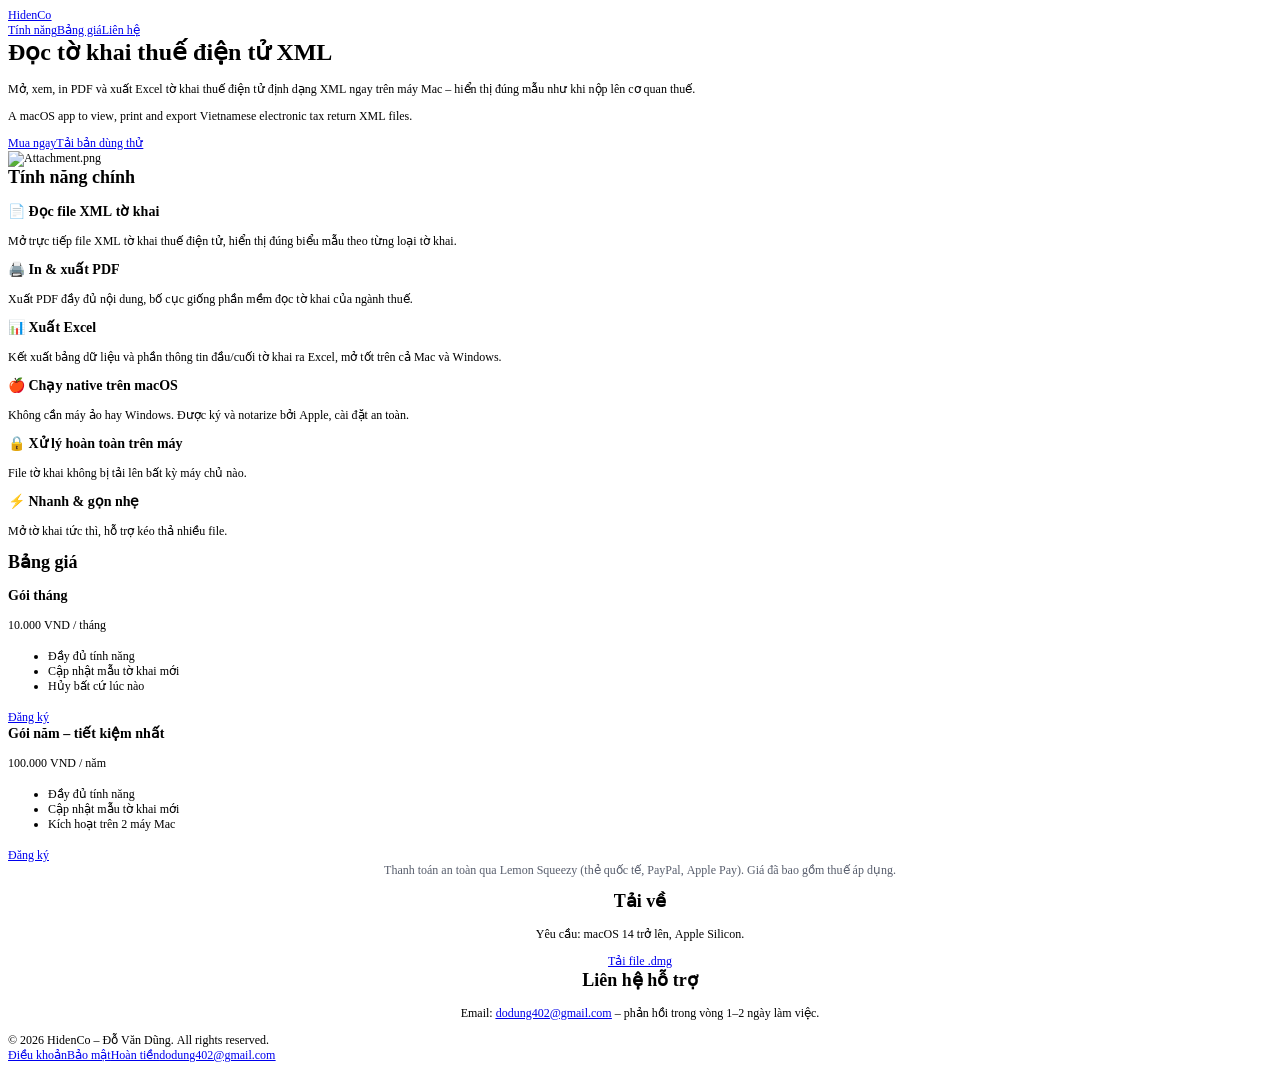
==== index.html @ 6f377a51 "Add files via upload" ====
<!DOCTYPE html PUBLIC "-//W3C//DTD HTML 4.01//EN" "http://www.w3.org/TR/html4/strict.dtd">
<html>
<head>
  <meta http-equiv="Content-Type" content="text/html; charset=utf-8">
  <meta http-equiv="Content-Style-Type" content="text/css">
  <title></title>
  <meta name="Description" content="Phần mềm macOS đọc, xem và in tờ khai thuế điện tử XML">
  <meta name="Generator" content="Cocoa HTML Writer">
  <meta name="CocoaVersion" content="2775.1">
  <style type="text/css">
    p.p1 {margin: 0.0px 0.0px 0.0px 0.0px; font: 12.0px Times; color: #0000e9; -webkit-text-stroke: #0000e9}
    p.p3 {margin: 0.0px 0.0px 12.0px 0.0px; font: 12.0px Times; -webkit-text-stroke: #000000}
    p.p4 {margin: 0.0px 0.0px 0.0px 0.0px; font: 12.0px Times; -webkit-text-stroke: #000000}
    p.p7 {margin: 0.0px 0.0px 12.0px 0.0px; text-align: center; font: 12.0px Times; color: #585e6d; -webkit-text-stroke: #585e6d}
    p.p9 {margin: 0.0px 0.0px 12.0px 0.0px; text-align: center; font: 12.0px Times; -webkit-text-stroke: #000000}
    p.p10 {margin: 0.0px 0.0px 0.0px 0.0px; text-align: center; font: 12.0px Times; color: #0000e9; -webkit-text-stroke: #0000e9}
    li.li4 {margin: 0.0px 0.0px 0.0px 0.0px; font: 12.0px Times; -webkit-text-stroke: #000000}
    span.s1 {text-decoration: underline ; font-kerning: none}
    span.s2 {font-kerning: none}
    span.s3 {font: 14.0px 'Apple Color Emoji'; font-kerning: none}
    span.s4 {-webkit-text-stroke: 0px #000000}
    span.s5 {font: 12.0px Times; text-decoration: underline ; font-kerning: none; color: #0000e9; -webkit-text-stroke: 0px #0000e9}
    ul.ul1 {list-style-type: disc}
  </style>
</head>
<body>
<p class="p1"><span class="s1"><a href="file:///Users/dvdung402/Library/CloudStorage/OneDrive-HidenCo/Project%20Tao%20Cong%20Cu/Website/site/index.html">HidenCo</a></span></p>
<p class="p1"><span class="s1"><a href="file:///Users/dvdung402/Library/CloudStorage/OneDrive-HidenCo/Project%20Tao%20Cong%20Cu/Website/site/index.html#tinh-nang">Tính năng</a><a href="file:///Users/dvdung402/Library/CloudStorage/OneDrive-HidenCo/Project%20Tao%20Cong%20Cu/Website/site/index.html#bang-gia">Bảng giá</a><a href="file:///Users/dvdung402/Library/CloudStorage/OneDrive-HidenCo/Project%20Tao%20Cong%20Cu/Website/site/index.html#lien-he">Liên hệ</a></span></p>
<h1 style="margin: 0.0px 0.0px 16.1px 0.0px; font: 24.0px Times; -webkit-text-stroke: #000000"><span class="s2"><b>Đọc tờ khai thuế điện tử XML</b></span></h1>
<p class="p3"><span class="s2">Mở, xem, in PDF và xuất Excel tờ khai thuế điện tử định dạng XML ngay trên máy Mac – hiển thị đúng mẫu như khi nộp lên cơ quan thuế.</span></p>
<p class="p3"><span class="s2">A macOS app to view, print and export Vietnamese electronic tax return XML files.</span></p>
<p class="p1"><span class="s1">Mua ngayTải bản dùng thử</span></p>
<p class="p4"><span class="s2"><img src="file:///Attachment.png" alt="Attachment.png"></span></p>
<h2 style="margin: 0.0px 0.0px 14.9px 0.0px; font: 18.0px Times; -webkit-text-stroke: #000000"><span class="s2"><b>Tính năng chính</b></span></h2>
<h3 style="margin: 0.0px 0.0px 14.0px 0.0px; font: 14.0px Times; -webkit-text-stroke: #000000"><span class="s3">📄</span><span class="s2"><b> Đọc file XML tờ khai</b></span></h3>
<p class="p3"><span class="s2">Mở trực tiếp file XML tờ khai thuế điện tử, hiển thị đúng biểu mẫu theo từng loại tờ khai.</span></p>
<h3 style="margin: 0.0px 0.0px 14.0px 0.0px; font: 14.0px Times; -webkit-text-stroke: #000000"><span class="s3">🖨️</span><span class="s2"><b> In &amp; xuất PDF</b></span></h3>
<p class="p3"><span class="s2">Xuất PDF đầy đủ nội dung, bố cục giống phần mềm đọc tờ khai của ngành thuế.</span></p>
<h3 style="margin: 0.0px 0.0px 14.0px 0.0px; font: 14.0px Times; -webkit-text-stroke: #000000"><span class="s3">📊</span><span class="s2"><b> Xuất Excel</b></span></h3>
<p class="p3"><span class="s2">Kết xuất bảng dữ liệu và phần thông tin đầu/cuối tờ khai ra Excel, mở tốt trên cả Mac và Windows.</span></p>
<h3 style="margin: 0.0px 0.0px 14.0px 0.0px; font: 14.0px Times; -webkit-text-stroke: #000000"><span class="s3">🍎</span><span class="s2"><b> Chạy native trên macOS</b></span></h3>
<p class="p3"><span class="s2">Không cần máy ảo hay Windows. Được ký và notarize bởi Apple, cài đặt an toàn.</span></p>
<h3 style="margin: 0.0px 0.0px 14.0px 0.0px; font: 14.0px Times; -webkit-text-stroke: #000000"><span class="s3">🔒</span><span class="s2"><b> Xử lý hoàn toàn trên máy</b></span></h3>
<p class="p3"><span class="s2">File tờ khai không bị tải lên bất kỳ máy chủ nào.</span></p>
<h3 style="margin: 0.0px 0.0px 14.0px 0.0px; font: 14.0px Times; -webkit-text-stroke: #000000"><span class="s3">⚡</span><span class="s2"><b> Nhanh &amp; gọn nhẹ</b></span></h3>
<p class="p3"><span class="s2">Mở tờ khai tức thì, hỗ trợ kéo thả nhiều file.</span></p>
<h2 style="margin: 0.0px 0.0px 14.9px 0.0px; font: 18.0px Times; -webkit-text-stroke: #000000"><span class="s2"><b>Bảng giá</b></span></h2>
<h3 style="margin: 0.0px 0.0px 14.0px 0.0px; font: 14.0px Times; -webkit-text-stroke: #000000"><span class="s2"><b>Gói tháng</b></span></h3>
<p class="p4"><span class="s2">10.000 VND / tháng</span></p>
<ul class="ul1">
  <li class="li4"><span class="s4"></span><span class="s2">Đầy đủ tính năng</span></li>
  <li class="li4"><span class="s4"></span><span class="s2">Cập nhật mẫu tờ khai mới</span></li>
  <li class="li4"><span class="s4"></span><span class="s2">Hủy bất cứ lúc nào</span></li>
</ul>
<p class="p1"><span class="s1"><a href="file:///Users/dvdung402/Library/CloudStorage/OneDrive-HidenCo/Project%20Tao%20Cong%20Cu/Website/site/LINK_CHECKOUT_THANG">Đăng ký</a></span></p>
<h3 style="margin: 0.0px 0.0px 14.0px 0.0px; font: 14.0px Times; -webkit-text-stroke: #000000"><span class="s2"><b>Gói năm – tiết kiệm nhất</b></span></h3>
<p class="p4"><span class="s2">100.000 VND / năm</span></p>
<ul class="ul1">
  <li class="li4"><span class="s4"></span><span class="s2">Đầy đủ tính năng</span></li>
  <li class="li4"><span class="s4"></span><span class="s2">Cập nhật mẫu tờ khai mới</span></li>
  <li class="li4"><span class="s4"></span><span class="s2">Kích hoạt trên 2 máy Mac</span></li>
</ul>
<p class="p1"><span class="s1"><a href="file:///Users/dvdung402/Library/CloudStorage/OneDrive-HidenCo/Project%20Tao%20Cong%20Cu/Website/site/LINK_CHECKOUT_NAM">Đăng ký</a></span></p>
<p class="p7"><span class="s2">Thanh toán an toàn qua Lemon Squeezy (thẻ quốc tế, PayPal, Apple Pay). Giá đã bao gồm thuế áp dụng.</span></p>
<h2 style="margin: 0.0px 0.0px 14.9px 0.0px; text-align: center; font: 18.0px Times; -webkit-text-stroke: #000000"><span class="s2"><b>Tải về</b></span></h2>
<p class="p9"><span class="s2">Yêu cầu: macOS 14 trở lên, Apple Silicon.</span></p>
<p class="p10"><span class="s1"><a href="file:///Users/dvdung402/Library/CloudStorage/OneDrive-HidenCo/Project%20Tao%20Cong%20Cu/Website/site/LINK_DMG">Tải file .dmg</a></span></p>
<h2 style="margin: 0.0px 0.0px 14.9px 0.0px; text-align: center; font: 18.0px Times; -webkit-text-stroke: #000000"><span class="s2"><b>Liên hệ hỗ trợ</b></span></h2>
<p class="p9"><span class="s2">Email: <a href="mailto:dodung402@gmail.com"><span class="s5">dodung402@gmail.com</span></a> – phản hồi trong vòng 1–2 ngày làm việc.</span></p>
<p class="p4"><span class="s2">© 2026 HidenCo – Đỗ Văn Dũng. All rights reserved.</span></p>
<p class="p1"><span class="s1"><a href="file:///Users/dvdung402/Library/CloudStorage/OneDrive-HidenCo/Project%20Tao%20Cong%20Cu/Website/site/terms.html">Điều khoản</a><a href="file:///Users/dvdung402/Library/CloudStorage/OneDrive-HidenCo/Project%20Tao%20Cong%20Cu/Website/site/privacy.html">Bảo mật</a><a href="file:///Users/dvdung402/Library/CloudStorage/OneDrive-HidenCo/Project%20Tao%20Cong%20Cu/Website/site/refund.html">Hoàn tiền</a><a href="mailto:dodung402@gmail.com">dodung402@gmail.com</a></span></p>
</body>
</html>
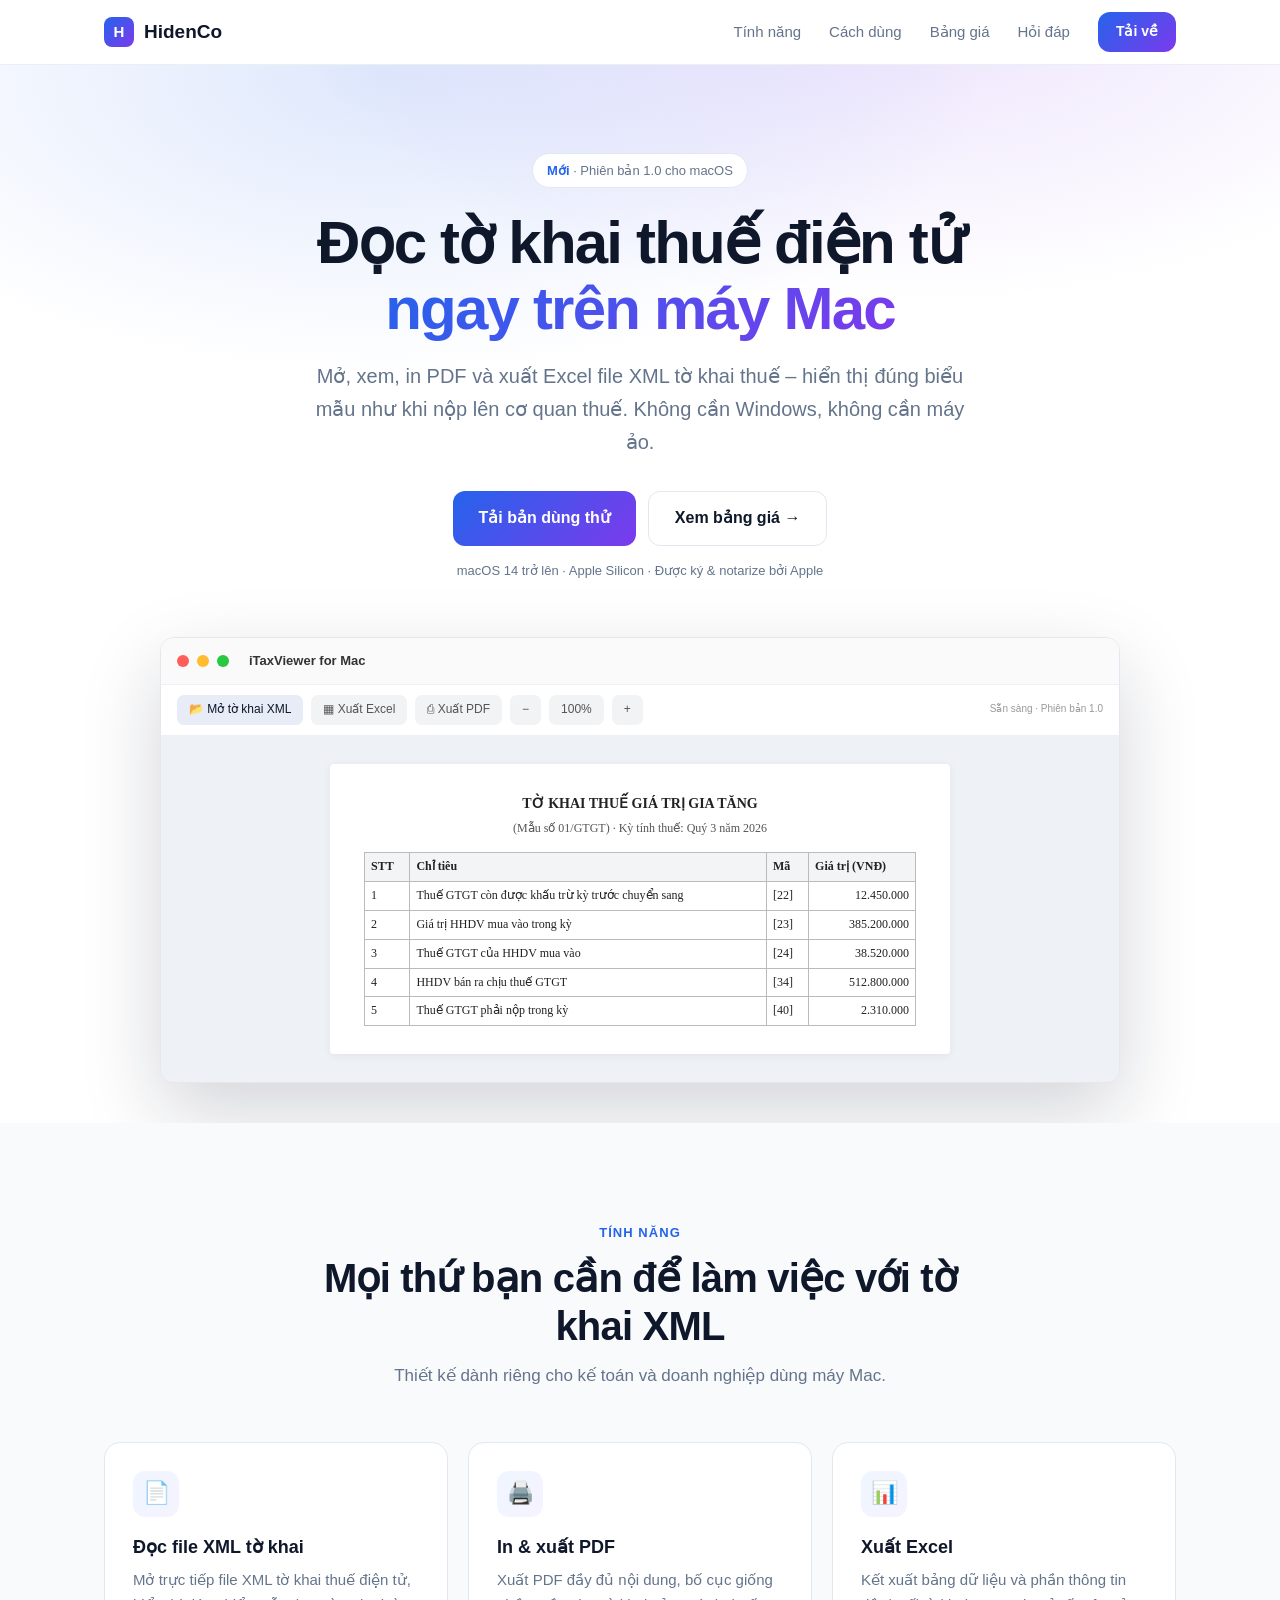
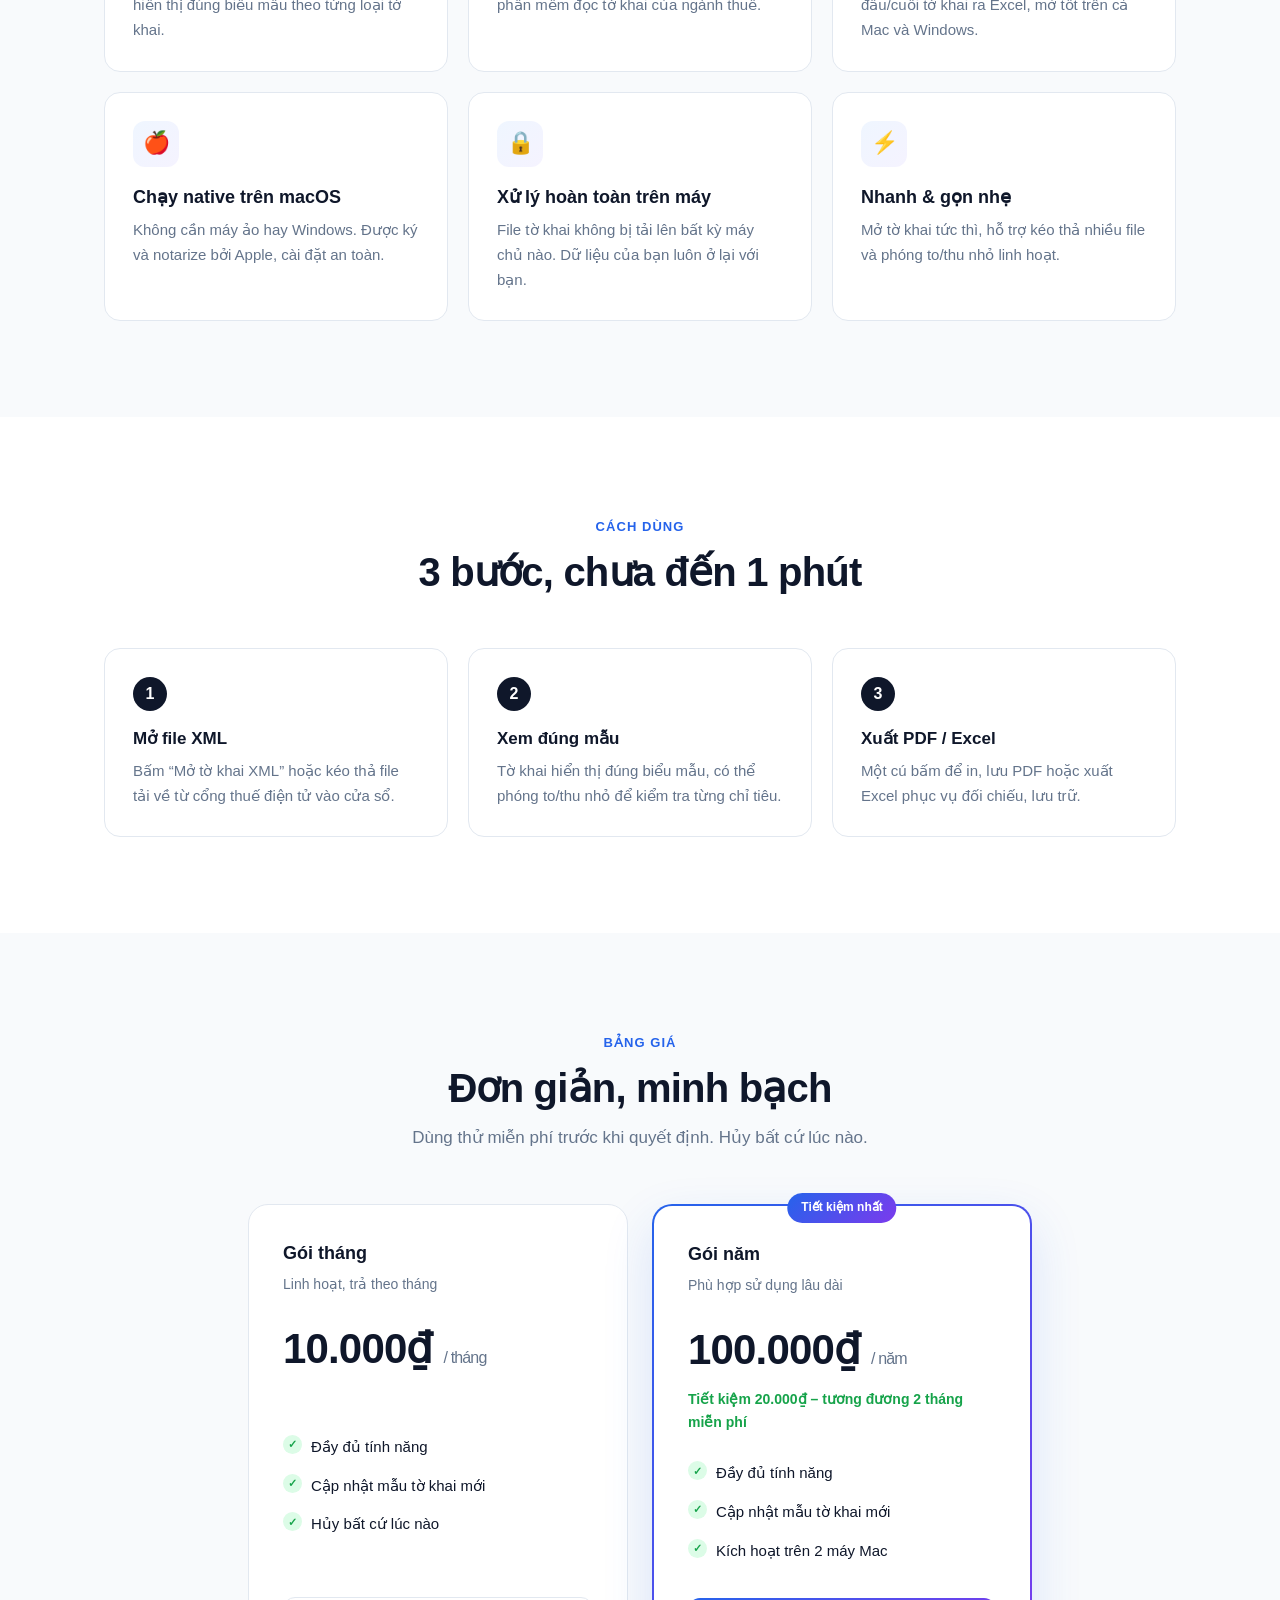
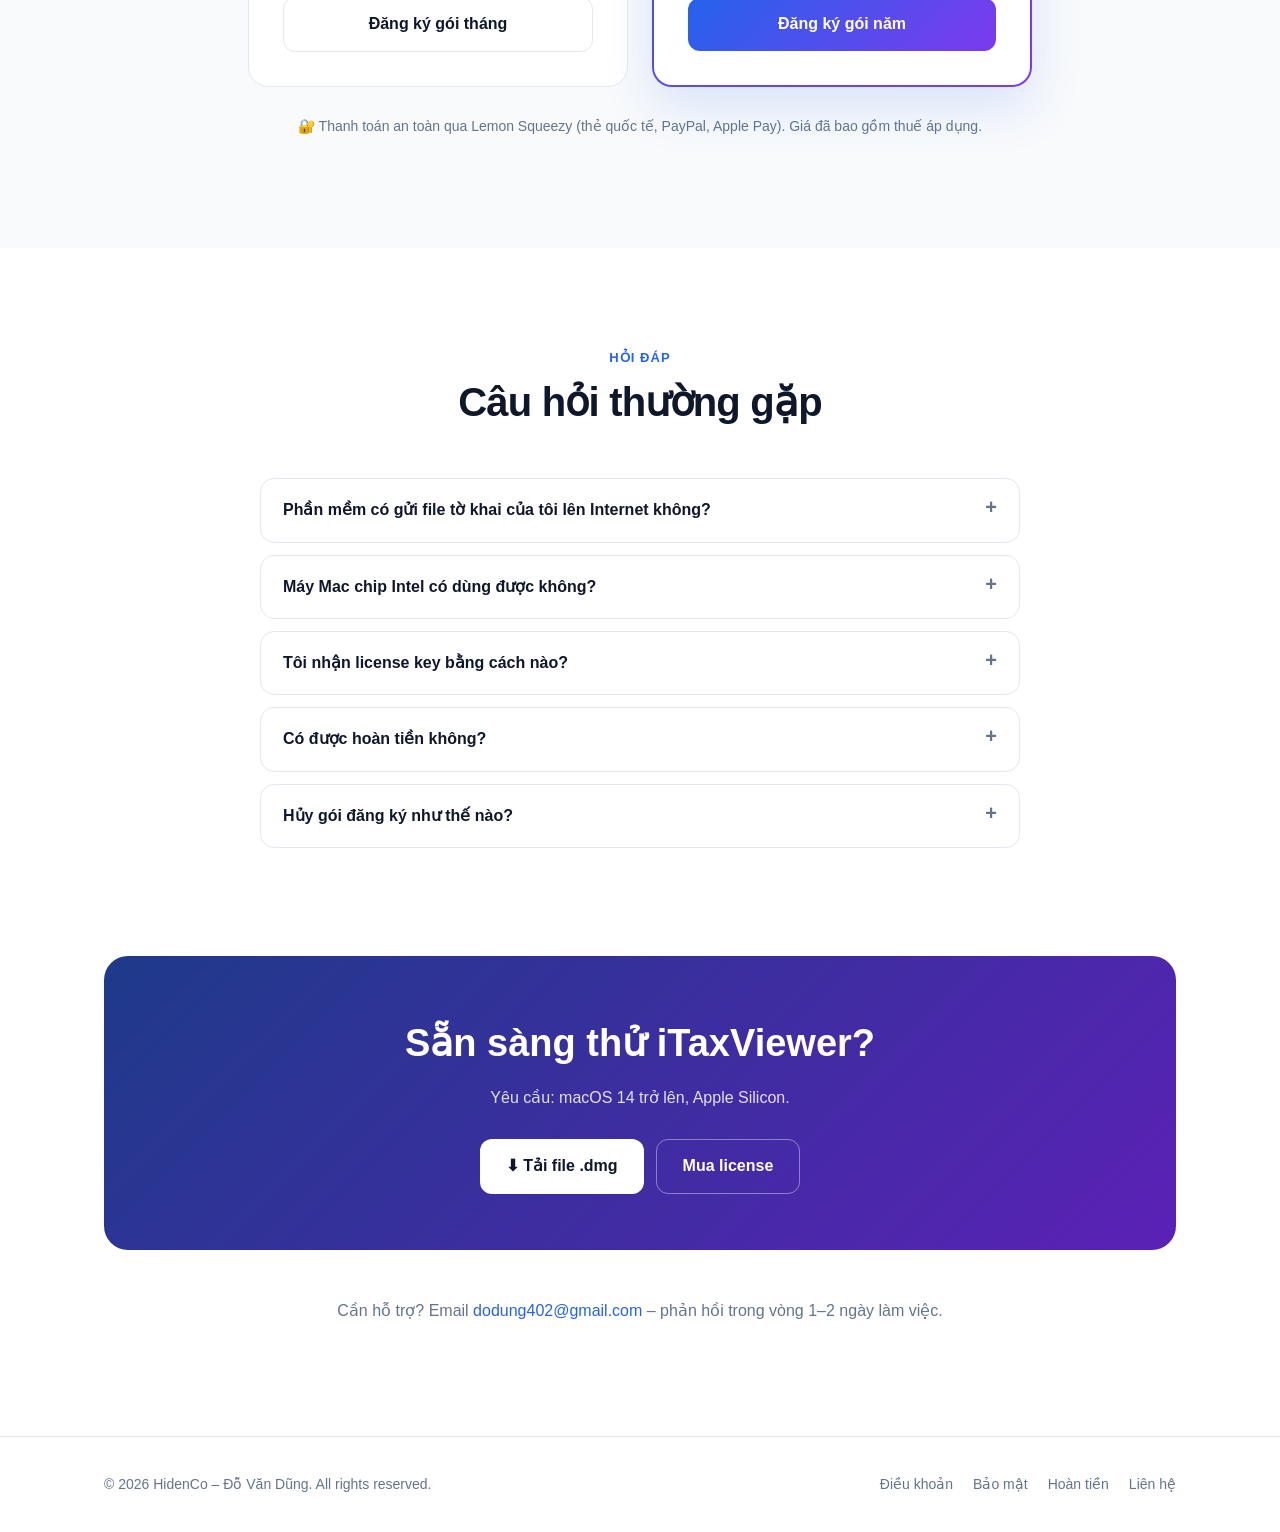
==== commit 10d15849: "Add files via upload" ====
--- a/index.html
+++ b/index.html
@@ -1,73 +1,117 @@
-<!DOCTYPE html PUBLIC "-//W3C//DTD HTML 4.01//EN" "http://www.w3.org/TR/html4/strict.dtd">
-<html>
+<!DOCTYPE html>
+<html lang="vi">
 <head>
-  <meta http-equiv="Content-Type" content="text/html; charset=utf-8">
-  <meta http-equiv="Content-Style-Type" content="text/css">
-  <title></title>
-  <meta name="Description" content="Phần mềm macOS đọc, xem và in tờ khai thuế điện tử XML">
-  <meta name="Generator" content="Cocoa HTML Writer">
-  <meta name="CocoaVersion" content="2775.1">
-  <style type="text/css">
-    p.p1 {margin: 0.0px 0.0px 0.0px 0.0px; font: 12.0px Times; color: #0000e9; -webkit-text-stroke: #0000e9}
-    p.p3 {margin: 0.0px 0.0px 12.0px 0.0px; font: 12.0px Times; -webkit-text-stroke: #000000}
-    p.p4 {margin: 0.0px 0.0px 0.0px 0.0px; font: 12.0px Times; -webkit-text-stroke: #000000}
-    p.p7 {margin: 0.0px 0.0px 12.0px 0.0px; text-align: center; font: 12.0px Times; color: #585e6d; -webkit-text-stroke: #585e6d}
-    p.p9 {margin: 0.0px 0.0px 12.0px 0.0px; text-align: center; font: 12.0px Times; -webkit-text-stroke: #000000}
-    p.p10 {margin: 0.0px 0.0px 0.0px 0.0px; text-align: center; font: 12.0px Times; color: #0000e9; -webkit-text-stroke: #0000e9}
-    li.li4 {margin: 0.0px 0.0px 0.0px 0.0px; font: 12.0px Times; -webkit-text-stroke: #000000}
-    span.s1 {text-decoration: underline ; font-kerning: none}
-    span.s2 {font-kerning: none}
-    span.s3 {font: 14.0px 'Apple Color Emoji'; font-kerning: none}
-    span.s4 {-webkit-text-stroke: 0px #000000}
-    span.s5 {font: 12.0px Times; text-decoration: underline ; font-kerning: none; color: #0000e9; -webkit-text-stroke: 0px #0000e9}
-    ul.ul1 {list-style-type: disc}
-  </style>
+<meta charset="utf-8">
+<meta name="viewport" content="width=device-width, initial-scale=1">
+<title>iTaxViewer for Mac – Đọc tờ khai thuế điện tử XML | HidenCo</title>
+<meta name="description" content="iTaxViewer for Mac – phần mềm macOS đọc, xem, in PDF và xuất Excel tờ khai thuế điện tử XML.">
+<link rel="icon" href="data:image/svg+xml,<svg xmlns='http://www.w3.org/2000/svg' viewBox='0 0 100 100'><text y='.9em' font-size='90'>📄</text></svg>">
+<link rel="stylesheet" href="style.css">
 </head>
 <body>
-<p class="p1"><span class="s1"><a href="file:///Users/dvdung402/Library/CloudStorage/OneDrive-HidenCo/Project%20Tao%20Cong%20Cu/Website/site/index.html">HidenCo</a></span></p>
-<p class="p1"><span class="s1"><a href="file:///Users/dvdung402/Library/CloudStorage/OneDrive-HidenCo/Project%20Tao%20Cong%20Cu/Website/site/index.html#tinh-nang">Tính năng</a><a href="file:///Users/dvdung402/Library/CloudStorage/OneDrive-HidenCo/Project%20Tao%20Cong%20Cu/Website/site/index.html#bang-gia">Bảng giá</a><a href="file:///Users/dvdung402/Library/CloudStorage/OneDrive-HidenCo/Project%20Tao%20Cong%20Cu/Website/site/index.html#lien-he">Liên hệ</a></span></p>
-<h1 style="margin: 0.0px 0.0px 16.1px 0.0px; font: 24.0px Times; -webkit-text-stroke: #000000"><span class="s2"><b>Đọc tờ khai thuế điện tử XML</b></span></h1>
-<p class="p3"><span class="s2">Mở, xem, in PDF và xuất Excel tờ khai thuế điện tử định dạng XML ngay trên máy Mac – hiển thị đúng mẫu như khi nộp lên cơ quan thuế.</span></p>
-<p class="p3"><span class="s2">A macOS app to view, print and export Vietnamese electronic tax return XML files.</span></p>
-<p class="p1"><span class="s1">Mua ngayTải bản dùng thử</span></p>
-<p class="p4"><span class="s2"><img src="file:///Attachment.png" alt="Attachment.png"></span></p>
-<h2 style="margin: 0.0px 0.0px 14.9px 0.0px; font: 18.0px Times; -webkit-text-stroke: #000000"><span class="s2"><b>Tính năng chính</b></span></h2>
-<h3 style="margin: 0.0px 0.0px 14.0px 0.0px; font: 14.0px Times; -webkit-text-stroke: #000000"><span class="s3">📄</span><span class="s2"><b> Đọc file XML tờ khai</b></span></h3>
-<p class="p3"><span class="s2">Mở trực tiếp file XML tờ khai thuế điện tử, hiển thị đúng biểu mẫu theo từng loại tờ khai.</span></p>
-<h3 style="margin: 0.0px 0.0px 14.0px 0.0px; font: 14.0px Times; -webkit-text-stroke: #000000"><span class="s3">🖨️</span><span class="s2"><b> In &amp; xuất PDF</b></span></h3>
-<p class="p3"><span class="s2">Xuất PDF đầy đủ nội dung, bố cục giống phần mềm đọc tờ khai của ngành thuế.</span></p>
-<h3 style="margin: 0.0px 0.0px 14.0px 0.0px; font: 14.0px Times; -webkit-text-stroke: #000000"><span class="s3">📊</span><span class="s2"><b> Xuất Excel</b></span></h3>
-<p class="p3"><span class="s2">Kết xuất bảng dữ liệu và phần thông tin đầu/cuối tờ khai ra Excel, mở tốt trên cả Mac và Windows.</span></p>
-<h3 style="margin: 0.0px 0.0px 14.0px 0.0px; font: 14.0px Times; -webkit-text-stroke: #000000"><span class="s3">🍎</span><span class="s2"><b> Chạy native trên macOS</b></span></h3>
-<p class="p3"><span class="s2">Không cần máy ảo hay Windows. Được ký và notarize bởi Apple, cài đặt an toàn.</span></p>
-<h3 style="margin: 0.0px 0.0px 14.0px 0.0px; font: 14.0px Times; -webkit-text-stroke: #000000"><span class="s3">🔒</span><span class="s2"><b> Xử lý hoàn toàn trên máy</b></span></h3>
-<p class="p3"><span class="s2">File tờ khai không bị tải lên bất kỳ máy chủ nào.</span></p>
-<h3 style="margin: 0.0px 0.0px 14.0px 0.0px; font: 14.0px Times; -webkit-text-stroke: #000000"><span class="s3">⚡</span><span class="s2"><b> Nhanh &amp; gọn nhẹ</b></span></h3>
-<p class="p3"><span class="s2">Mở tờ khai tức thì, hỗ trợ kéo thả nhiều file.</span></p>
-<h2 style="margin: 0.0px 0.0px 14.9px 0.0px; font: 18.0px Times; -webkit-text-stroke: #000000"><span class="s2"><b>Bảng giá</b></span></h2>
-<h3 style="margin: 0.0px 0.0px 14.0px 0.0px; font: 14.0px Times; -webkit-text-stroke: #000000"><span class="s2"><b>Gói tháng</b></span></h3>
-<p class="p4"><span class="s2">10.000 VND / tháng</span></p>
-<ul class="ul1">
-  <li class="li4"><span class="s4"></span><span class="s2">Đầy đủ tính năng</span></li>
-  <li class="li4"><span class="s4"></span><span class="s2">Cập nhật mẫu tờ khai mới</span></li>
-  <li class="li4"><span class="s4"></span><span class="s2">Hủy bất cứ lúc nào</span></li>
-</ul>
-<p class="p1"><span class="s1"><a href="file:///Users/dvdung402/Library/CloudStorage/OneDrive-HidenCo/Project%20Tao%20Cong%20Cu/Website/site/LINK_CHECKOUT_THANG">Đăng ký</a></span></p>
-<h3 style="margin: 0.0px 0.0px 14.0px 0.0px; font: 14.0px Times; -webkit-text-stroke: #000000"><span class="s2"><b>Gói năm – tiết kiệm nhất</b></span></h3>
-<p class="p4"><span class="s2">100.000 VND / năm</span></p>
-<ul class="ul1">
-  <li class="li4"><span class="s4"></span><span class="s2">Đầy đủ tính năng</span></li>
-  <li class="li4"><span class="s4"></span><span class="s2">Cập nhật mẫu tờ khai mới</span></li>
-  <li class="li4"><span class="s4"></span><span class="s2">Kích hoạt trên 2 máy Mac</span></li>
-</ul>
-<p class="p1"><span class="s1"><a href="file:///Users/dvdung402/Library/CloudStorage/OneDrive-HidenCo/Project%20Tao%20Cong%20Cu/Website/site/LINK_CHECKOUT_NAM">Đăng ký</a></span></p>
-<p class="p7"><span class="s2">Thanh toán an toàn qua Lemon Squeezy (thẻ quốc tế, PayPal, Apple Pay). Giá đã bao gồm thuế áp dụng.</span></p>
-<h2 style="margin: 0.0px 0.0px 14.9px 0.0px; text-align: center; font: 18.0px Times; -webkit-text-stroke: #000000"><span class="s2"><b>Tải về</b></span></h2>
-<p class="p9"><span class="s2">Yêu cầu: macOS 14 trở lên, Apple Silicon.</span></p>
-<p class="p10"><span class="s1"><a href="file:///Users/dvdung402/Library/CloudStorage/OneDrive-HidenCo/Project%20Tao%20Cong%20Cu/Website/site/LINK_DMG">Tải file .dmg</a></span></p>
-<h2 style="margin: 0.0px 0.0px 14.9px 0.0px; text-align: center; font: 18.0px Times; -webkit-text-stroke: #000000"><span class="s2"><b>Liên hệ hỗ trợ</b></span></h2>
-<p class="p9"><span class="s2">Email: <a href="mailto:dodung402@gmail.com"><span class="s5">dodung402@gmail.com</span></a> – phản hồi trong vòng 1–2 ngày làm việc.</span></p>
-<p class="p4"><span class="s2">© 2026 HidenCo – Đỗ Văn Dũng. All rights reserved.</span></p>
-<p class="p1"><span class="s1"><a href="file:///Users/dvdung402/Library/CloudStorage/OneDrive-HidenCo/Project%20Tao%20Cong%20Cu/Website/site/terms.html">Điều khoản</a><a href="file:///Users/dvdung402/Library/CloudStorage/OneDrive-HidenCo/Project%20Tao%20Cong%20Cu/Website/site/privacy.html">Bảo mật</a><a href="file:///Users/dvdung402/Library/CloudStorage/OneDrive-HidenCo/Project%20Tao%20Cong%20Cu/Website/site/refund.html">Hoàn tiền</a><a href="mailto:dodung402@gmail.com">dodung402@gmail.com</a></span></p>
+<header><div class="wrap">
+  <a class="logo" href="index.html"><i>H</i>HidenCo</a>
+  <nav>
+    <a href="index.html#tinh-nang">Tính năng</a>
+    <a href="index.html#cach-dung">Cách dùng</a>
+    <a href="index.html#bang-gia">Bảng giá</a>
+    <a href="index.html#faq">Hỏi đáp</a>
+    <a class="btn pri" href="index.html#tai-ve">Tải về</a>
+  </nav>
+</div></header>
+<main>
+<section class="hero"><div class="wrap">
+  <span class="badge"><b>Mới</b> · Phiên bản 1.0 cho macOS</span>
+  <h1>Đọc tờ khai thuế điện tử<br><span class="grad">ngay trên máy Mac</span></h1>
+  <p class="lead">Mở, xem, in PDF và xuất Excel file XML tờ khai thuế – hiển thị đúng biểu mẫu như khi nộp lên cơ quan thuế. Không cần Windows, không cần máy ảo.</p>
+  <div class="cta">
+    <a class="btn pri" href="#tai-ve"> Tải bản dùng thử</a>
+    <a class="btn o" href="#bang-gia">Xem bảng giá →</a>
+  </div>
+  <p class="note">macOS 14 trở lên · Apple Silicon · Được ký &amp; notarize bởi Apple</p>
+
+  <div class="mac" aria-hidden="true">
+    <div class="bar"><span class="r"></span><span class="y"></span><span class="gr"></span><b>iTaxViewer for Mac</b></div>
+    <div class="tool"><em class="on">📂 Mở tờ khai XML</em><em>▦ Xuất Excel</em><em>⎙ Xuất PDF</em><em>−</em><em>100%</em><em>+</em><span class="sp"></span><small>Sẵn sàng · Phiên bản 1.0</small></div>
+    <div class="paper"><div class="sheet">
+      <h4>TỜ KHAI THUẾ GIÁ TRỊ GIA TĂNG</h4>
+      <p class="c">(Mẫu số 01/GTGT) · Kỳ tính thuế: Quý 3 năm 2026</p>
+      <table>
+        <tr><th>STT</th><th>Chỉ tiêu</th><th>Mã</th><th>Giá trị (VNĐ)</th></tr>
+        <tr><td>1</td><td>Thuế GTGT còn được khấu trừ kỳ trước chuyển sang</td><td>[22]</td><td>12.450.000</td></tr>
+        <tr><td>2</td><td>Giá trị HHDV mua vào trong kỳ</td><td>[23]</td><td>385.200.000</td></tr>
+        <tr><td>3</td><td>Thuế GTGT của HHDV mua vào</td><td>[24]</td><td>38.520.000</td></tr>
+        <tr><td>4</td><td>HHDV bán ra chịu thuế GTGT</td><td>[34]</td><td>512.800.000</td></tr>
+        <tr><td>5</td><td>Thuế GTGT phải nộp trong kỳ</td><td>[40]</td><td>2.310.000</td></tr>
+      </table>
+    </div></div>
+  </div>
+</div></section>
+
+<section id="tinh-nang" class="alt"><div class="wrap">
+  <div class="head"><small>Tính năng</small><h2>Mọi thứ bạn cần để làm việc với tờ khai XML</h2><p>Thiết kế dành riêng cho kế toán và doanh nghiệp dùng máy Mac.</p></div>
+  <div class="grid">
+    <div class="card"><div class="ic">📄</div><h3>Đọc file XML tờ khai</h3><p>Mở trực tiếp file XML tờ khai thuế điện tử, hiển thị đúng biểu mẫu theo từng loại tờ khai.</p></div>
+    <div class="card"><div class="ic">🖨️</div><h3>In &amp; xuất PDF</h3><p>Xuất PDF đầy đủ nội dung, bố cục giống phần mềm đọc tờ khai của ngành thuế.</p></div>
+    <div class="card"><div class="ic">📊</div><h3>Xuất Excel</h3><p>Kết xuất bảng dữ liệu và phần thông tin đầu/cuối tờ khai ra Excel, mở tốt trên cả Mac và Windows.</p></div>
+    <div class="card"><div class="ic">🍎</div><h3>Chạy native trên macOS</h3><p>Không cần máy ảo hay Windows. Được ký và notarize bởi Apple, cài đặt an toàn.</p></div>
+    <div class="card"><div class="ic">🔒</div><h3>Xử lý hoàn toàn trên máy</h3><p>File tờ khai không bị tải lên bất kỳ máy chủ nào. Dữ liệu của bạn luôn ở lại với bạn.</p></div>
+    <div class="card"><div class="ic">⚡</div><h3>Nhanh &amp; gọn nhẹ</h3><p>Mở tờ khai tức thì, hỗ trợ kéo thả nhiều file và phóng to/thu nhỏ linh hoạt.</p></div>
+  </div>
+</div></section>
+
+<section id="cach-dung"><div class="wrap">
+  <div class="head"><small>Cách dùng</small><h2>3 bước, chưa đến 1 phút</h2></div>
+  <div class="steps">
+    <div class="step"><h3>Mở file XML</h3><p>Bấm “Mở tờ khai XML” hoặc kéo thả file tải về từ cổng thuế điện tử vào cửa sổ.</p></div>
+    <div class="step"><h3>Xem đúng mẫu</h3><p>Tờ khai hiển thị đúng biểu mẫu, có thể phóng to/thu nhỏ để kiểm tra từng chỉ tiêu.</p></div>
+    <div class="step"><h3>Xuất PDF / Excel</h3><p>Một cú bấm để in, lưu PDF hoặc xuất Excel phục vụ đối chiếu, lưu trữ.</p></div>
+  </div>
+</div></section>
+
+<section id="bang-gia" class="alt"><div class="wrap">
+  <div class="head"><small>Bảng giá</small><h2>Đơn giản, minh bạch</h2><p>Dùng thử miễn phí trước khi quyết định. Hủy bất cứ lúc nào.</p></div>
+  <div class="plans">
+    <div class="plan">
+      <h3>Gói tháng</h3><p class="sub">Linh hoạt, trả theo tháng</p>
+      <div class="price">10.000₫ <span>/ tháng</span></div><div class="save"></div>
+      <ul><li>Đầy đủ tính năng</li><li>Cập nhật mẫu tờ khai mới</li><li>Hủy bất cứ lúc nào</li></ul>
+      <a class="btn o" href="LINK_CHECKOUT_THANG">Đăng ký gói tháng</a>
+    </div>
+    <div class="plan hl">
+      <span class="tag">Tiết kiệm nhất</span>
+      <h3>Gói năm</h3><p class="sub">Phù hợp sử dụng lâu dài</p>
+      <div class="price">100.000₫ <span>/ năm</span></div><div class="save">Tiết kiệm 20.000₫ – tương đương 2 tháng miễn phí</div>
+      <ul><li>Đầy đủ tính năng</li><li>Cập nhật mẫu tờ khai mới</li><li>Kích hoạt trên 2 máy Mac</li></ul>
+      <a class="btn pri" href="LINK_CHECKOUT_NAM">Đăng ký gói năm</a>
+    </div>
+  </div>
+  <p class="pay">🔐 Thanh toán an toàn qua Lemon Squeezy (thẻ quốc tế, PayPal, Apple Pay). Giá đã bao gồm thuế áp dụng.</p>
+</div></section>
+
+<section id="faq"><div class="wrap">
+  <div class="head"><small>Hỏi đáp</small><h2>Câu hỏi thường gặp</h2></div>
+  <div class="faq">
+    <details><summary>Phần mềm có gửi file tờ khai của tôi lên Internet không?</summary><p>Không. Mọi file XML được xử lý hoàn toàn trên máy Mac của bạn. Phần mềm chỉ kết nối để kích hoạt và kiểm tra license.</p></details>
+    <details><summary>Máy Mac chip Intel có dùng được không?</summary><p>Hiện phần mềm hỗ trợ máy Mac Apple Silicon chạy macOS 14 trở lên.</p></details>
+    <details><summary>Tôi nhận license key bằng cách nào?</summary><p>Sau khi thanh toán, license key được gửi tự động qua email. Mở phần mềm và nhập key để kích hoạt.</p></details>
+    <details><summary>Có được hoàn tiền không?</summary><p>Có. Bạn được hoàn 100% trong vòng 14 ngày kể từ lần thanh toán đầu tiên. Xem <a href="refund.html">Chính sách hoàn tiền</a>.</p></details>
+    <details><summary>Hủy gói đăng ký như thế nào?</summary><p>Dùng link quản lý gói trong email hóa đơn. Quyền sử dụng duy trì đến hết chu kỳ đã thanh toán.</p></details>
+  </div>
+</div></section>
+
+<section id="tai-ve" style="padding-top:0"><div class="wrap">
+  <div class="band">
+    <h2>Sẵn sàng thử iTaxViewer?</h2>
+    <p>Yêu cầu: macOS 14 trở lên, Apple Silicon.</p>
+    <div class="cta"><a class="btn" href="LINK_DMG">⬇ Tải file .dmg</a><a class="btn o" href="#bang-gia">Mua license</a></div>
+  </div>
+  <p class="contact" id="lien-he">Cần hỗ trợ? Email <a href="mailto:dodung402@gmail.com">dodung402@gmail.com</a> – phản hồi trong vòng 1–2 ngày làm việc.</p>
+</div></section>
+</main>
+<footer><div class="wrap">
+  <span>© 2026 HidenCo – Đỗ Văn Dũng. All rights reserved.</span>
+  <span><a href="terms.html">Điều khoản</a><a href="privacy.html">Bảo mật</a><a href="refund.html">Hoàn tiền</a><a href="mailto:dodung402@gmail.com">Liên hệ</a></span>
+</div></footer>
 </body>
 </html>
--- a/style.css
+++ b/style.css
@@ -0,0 +1,90 @@
+:root{--p:#2563eb;--p2:#7c3aed;--d:#0f172a;--g:#64748b;--l:#e2e8f0;--bg:#f8fafc;--r:16px}
+*{box-sizing:border-box}html{scroll-behavior:smooth;scroll-padding-top:80px}
+body{margin:0;font-family:-apple-system,BlinkMacSystemFont,"SF Pro Text","Segoe UI",Roboto,sans-serif;color:var(--d);line-height:1.65;-webkit-font-smoothing:antialiased}
+a{color:var(--p);text-decoration:none}.wrap{max-width:1120px;margin:0 auto;padding:0 24px}
+/* Header */
+header{position:sticky;top:0;z-index:50;background:rgba(255,255,255,.8);backdrop-filter:saturate(180%) blur(16px);-webkit-backdrop-filter:saturate(180%) blur(16px);border-bottom:1px solid rgba(226,232,240,.7)}
+header .wrap{display:flex;justify-content:space-between;align-items:center;height:64px}
+.logo{display:flex;align-items:center;gap:10px;font-weight:700;font-size:19px;color:var(--d)}
+.logo i{width:30px;height:30px;border-radius:8px;background:linear-gradient(135deg,var(--p),var(--p2));display:grid;place-items:center;color:#fff;font-style:normal;font-size:15px}
+nav{display:flex;align-items:center;gap:28px}nav a{color:var(--g);font-size:15px;font-weight:500}nav a:hover{color:var(--d)}
+nav .btn{padding:8px 18px;font-size:14px;color:#fff}
+/* Buttons */
+.btn{display:inline-flex;align-items:center;gap:8px;background:var(--d);color:#fff;padding:13px 26px;border-radius:12px;font-weight:600;font-size:16px;transition:.2s}
+.btn:hover{transform:translateY(-1px);box-shadow:0 8px 20px rgba(15,23,42,.18)}
+.btn.pri{background:linear-gradient(135deg,var(--p),var(--p2))}
+.btn.o{background:#fff;color:var(--d);border:1px solid var(--l)}
+/* Hero */
+.hero{position:relative;text-align:center;padding:88px 0 40px;overflow:hidden}
+.hero:before{content:"";position:absolute;inset:-200px 0 auto;height:700px;background:radial-gradient(600px 300px at 30% 30%,rgba(37,99,235,.15),transparent),radial-gradient(600px 300px at 70% 20%,rgba(124,58,237,.14),transparent);z-index:-1}
+.badge{display:inline-block;padding:6px 14px;border-radius:999px;background:#fff;border:1px solid var(--l);font-size:13px;color:var(--g);margin-bottom:22px}
+.badge b{color:var(--p)}
+.hero h1{font-size:clamp(34px,5.5vw,60px);line-height:1.1;letter-spacing:-.03em;margin:0 0 18px}
+.grad{background:linear-gradient(135deg,var(--p),var(--p2));-webkit-background-clip:text;background-clip:text;color:transparent}
+.hero p.lead{font-size:clamp(17px,2vw,20px);color:var(--g);max-width:680px;margin:0 auto 32px}
+.cta{display:flex;gap:12px;justify-content:center;flex-wrap:wrap}
+.note{font-size:13px;color:var(--g);margin-top:14px}
+/* Mac window mock */
+.mac{max-width:960px;margin:56px auto 0;border-radius:14px;background:#fff;border:1px solid var(--l);box-shadow:0 30px 80px rgba(15,23,42,.18);overflow:hidden;text-align:left}
+.mac .bar{display:flex;align-items:center;gap:8px;padding:12px 16px;border-bottom:1px solid #eef0f3;background:#fafafa}
+.mac .bar span{width:12px;height:12px;border-radius:50%}.r{background:#ff5f57}.y{background:#febc2e}.gr{background:#28c840}
+.mac .bar b{margin-left:12px;font-size:13px;color:#333}
+.tool{display:flex;gap:8px;padding:10px 16px;border-bottom:1px solid #eef0f3;font-size:12px;color:#555;flex-wrap:wrap}
+.tool em{font-style:normal;padding:5px 12px;border-radius:7px;background:#f1f3f5}.tool em.on{background:#e7ecf7;color:var(--d)}
+.tool .sp{flex:1}.tool small{color:#999;align-self:center}
+.paper{padding:28px;background:#eef1f5}
+.sheet{max-width:620px;margin:0 auto;background:#fff;padding:28px 34px;border-radius:4px;box-shadow:0 2px 10px rgba(0,0,0,.06);font-family:"Times New Roman",serif;font-size:12px;color:#222}
+.sheet h4{text-align:center;margin:0 0 4px;font-size:14px}.sheet .c{text-align:center;color:#555;margin:0 0 14px}
+.sheet table{width:100%;border-collapse:collapse}.sheet td,.sheet th{border:1px solid #bbb;padding:4px 6px}.sheet th{background:#f3f4f6}.sheet td:last-child{text-align:right}
+/* Sections */
+section{padding:96px 0}.alt{background:var(--bg)}
+.head{text-align:center;max-width:640px;margin:0 auto 52px}
+.head small{color:var(--p);font-weight:700;letter-spacing:.08em;text-transform:uppercase;font-size:13px}
+.head h2{font-size:clamp(28px,3.5vw,40px);letter-spacing:-.02em;margin:8px 0 12px;line-height:1.2}.head p{color:var(--g);margin:0;font-size:17px}
+.grid{display:grid;grid-template-columns:repeat(3,1fr);gap:20px}
+.card{background:#fff;border:1px solid var(--l);border-radius:var(--r);padding:28px;transition:.2s}
+.card:hover{transform:translateY(-3px);box-shadow:0 16px 40px rgba(15,23,42,.08)}
+.ic{width:46px;height:46px;border-radius:12px;display:grid;place-items:center;font-size:22px;background:linear-gradient(135deg,#eff6ff,#f5f3ff);margin-bottom:16px}
+.card h3{margin:0 0 6px;font-size:18px}.card p{margin:0;color:var(--g);font-size:15px}
+/* Steps */
+.steps{display:grid;grid-template-columns:repeat(3,1fr);gap:20px;counter-reset:s}
+.step{position:relative;padding:28px;border-radius:var(--r);background:#fff;border:1px solid var(--l)}
+.step:before{counter-increment:s;content:counter(s);width:34px;height:34px;border-radius:50%;display:grid;place-items:center;background:var(--d);color:#fff;font-weight:700;margin-bottom:14px}
+.step h3{margin:0 0 6px;font-size:17px}.step p{margin:0;color:var(--g);font-size:15px}
+/* Pricing */
+.plans{display:grid;grid-template-columns:repeat(2,minmax(0,380px));gap:24px;justify-content:center}
+.plan{position:relative;background:#fff;border:1px solid var(--l);border-radius:20px;padding:34px;display:flex;flex-direction:column}
+.plan.hl{border:2px solid transparent;background:linear-gradient(#fff,#fff) padding-box,linear-gradient(135deg,var(--p),var(--p2)) border-box;box-shadow:0 20px 50px rgba(37,99,235,.15)}
+.tag{position:absolute;top:-13px;left:50%;transform:translateX(-50%);background:linear-gradient(135deg,var(--p),var(--p2));color:#fff;font-size:12px;font-weight:700;padding:5px 14px;border-radius:999px;white-space:nowrap}
+.plan h3{margin:0;font-size:18px}.plan .sub{color:var(--g);font-size:14px;margin:4px 0 0}
+.price{font-size:42px;font-weight:800;letter-spacing:-.02em;margin:18px 0 4px}.price span{font-size:16px;color:var(--g);font-weight:500}
+.save{color:#16a34a;font-size:14px;font-weight:600;min-height:21px}
+.plan ul{list-style:none;padding:0;margin:20px 0 28px;flex:1}.plan li{padding:7px 0 7px 28px;position:relative;font-size:15px}
+.plan li:before{content:"✓";position:absolute;left:0;top:7px;width:19px;height:19px;border-radius:50%;background:#dcfce7;color:#16a34a;font-size:11px;font-weight:800;display:grid;place-items:center}
+.plan .btn{justify-content:center}
+.pay{text-align:center;color:var(--g);font-size:14px;margin-top:28px}
+/* FAQ */
+.faq{max-width:760px;margin:0 auto}
+details{background:#fff;border:1px solid var(--l);border-radius:14px;padding:18px 22px;margin-bottom:12px}
+summary{cursor:pointer;font-weight:600;list-style:none;display:flex;justify-content:space-between}summary::-webkit-details-marker{display:none}
+summary:after{content:"+";color:var(--g);font-size:20px;line-height:1}details[open] summary:after{content:"–"}
+details p{color:var(--g);margin:10px 0 0}
+/* Download band */
+.band{border-radius:24px;padding:56px 32px;text-align:center;color:#fff;background:linear-gradient(135deg,#1e3a8a,#5b21b6)}
+.band h2{font-size:clamp(26px,3.5vw,38px);margin:0 0 10px}.band p{opacity:.85;margin:0 0 28px}
+.band .btn{background:#fff;color:var(--d)}.band .btn.o{background:transparent;color:#fff;border-color:rgba(255,255,255,.4)}
+.contact{text-align:center;margin-top:48px;color:var(--g)}
+/* Footer */
+footer{border-top:1px solid var(--l);padding:36px 0;color:var(--g);font-size:14px}
+footer .wrap{display:flex;justify-content:space-between;flex-wrap:wrap;gap:12px}footer a{margin-left:20px;color:var(--g)}footer a:hover{color:var(--d)}
+/* Legal pages */
+.doc{max-width:780px;margin:0 auto;padding:64px 24px 96px}
+.doc h1{font-size:clamp(28px,4vw,40px);letter-spacing:-.02em;margin:0 0 6px;line-height:1.2}
+.doc .date{color:var(--g);font-size:14px;margin:0 0 36px}
+.doc h2{font-size:20px;margin:36px 0 10px}.doc p{margin:0 0 10px}
+.en{color:var(--g);font-style:italic;font-size:15px}
+.box{background:var(--bg);border:1px solid var(--l);border-radius:14px;padding:20px 22px;margin:0 0 16px}
+.back{display:inline-block;margin-bottom:24px;font-size:14px}
+/* Responsive */
+@media(max-width:860px){.grid,.steps{grid-template-columns:1fr 1fr}.plans{grid-template-columns:1fr}nav a:not(.btn){display:none}}
+@media(max-width:560px){.grid,.steps{grid-template-columns:1fr}section{padding:64px 0}.paper{padding:12px}.sheet{padding:16px}footer .wrap{flex-direction:column}footer a{margin:0 16px 0 0}}
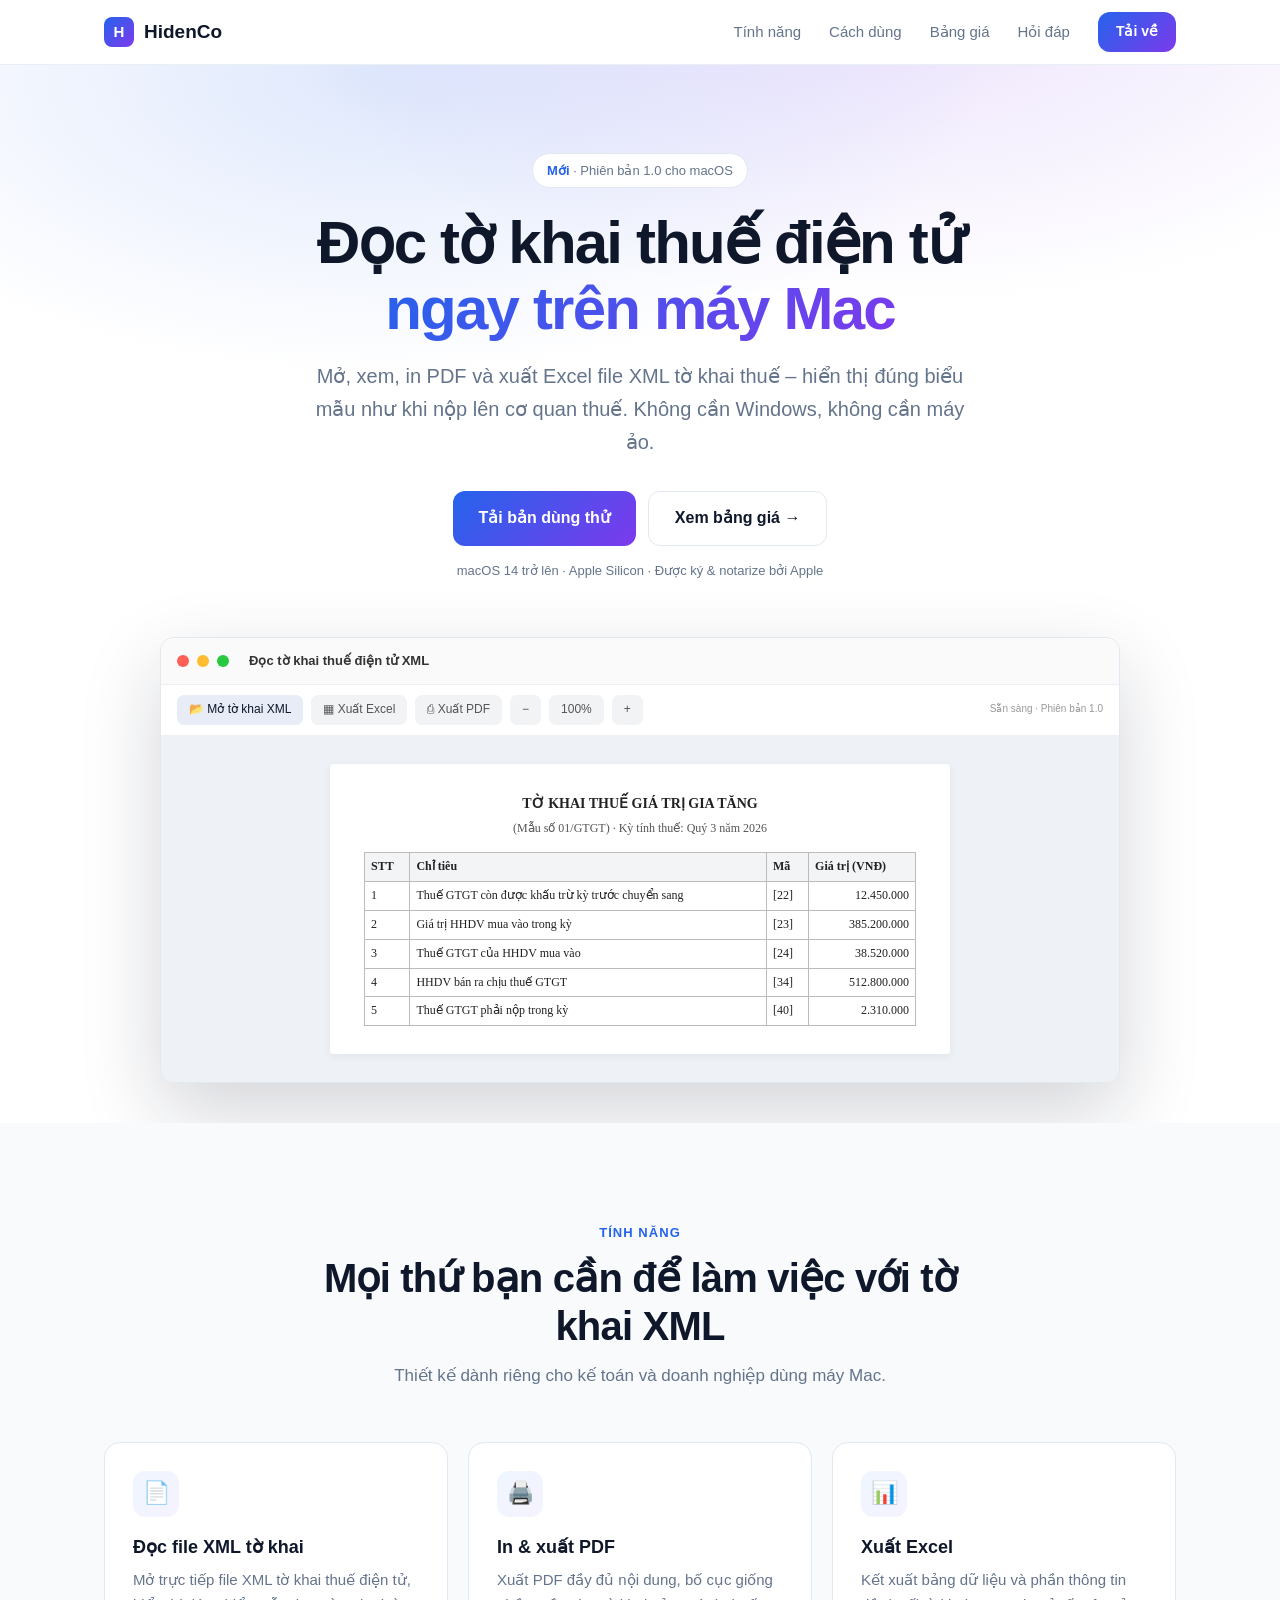
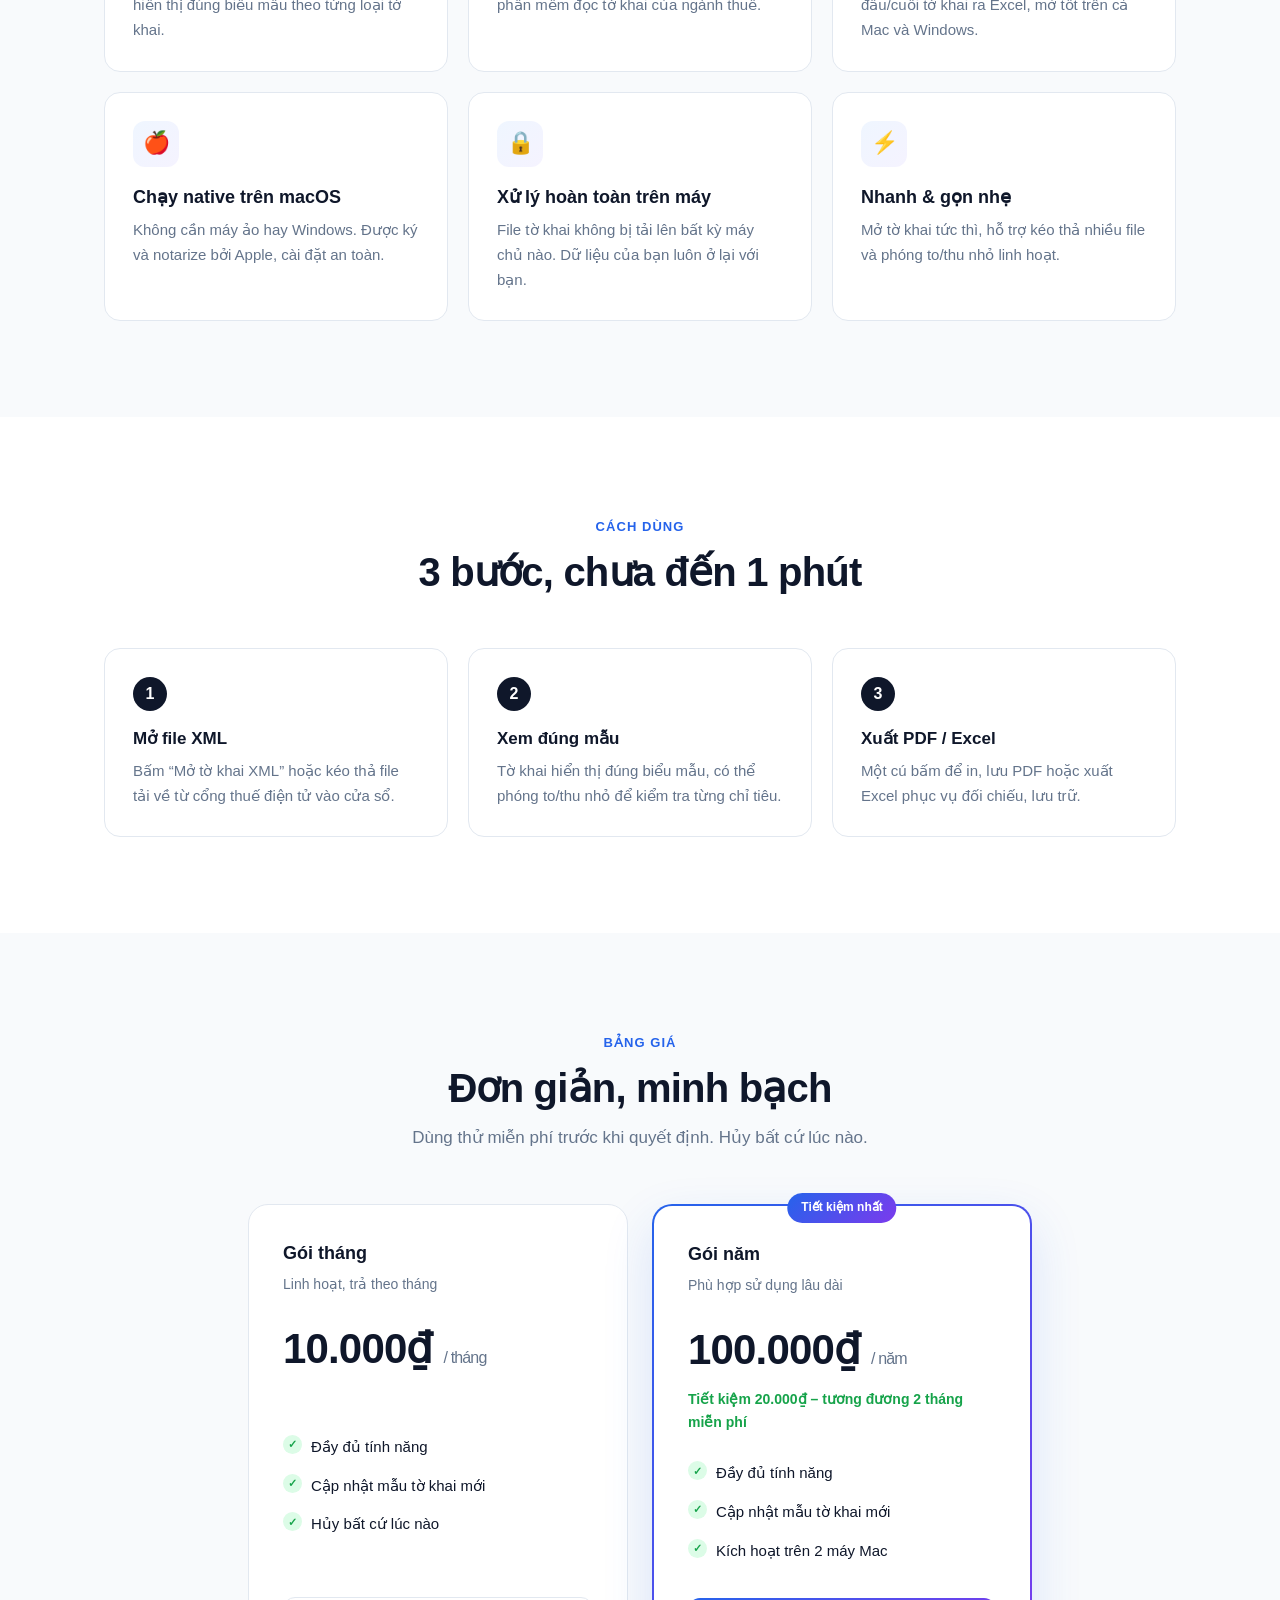
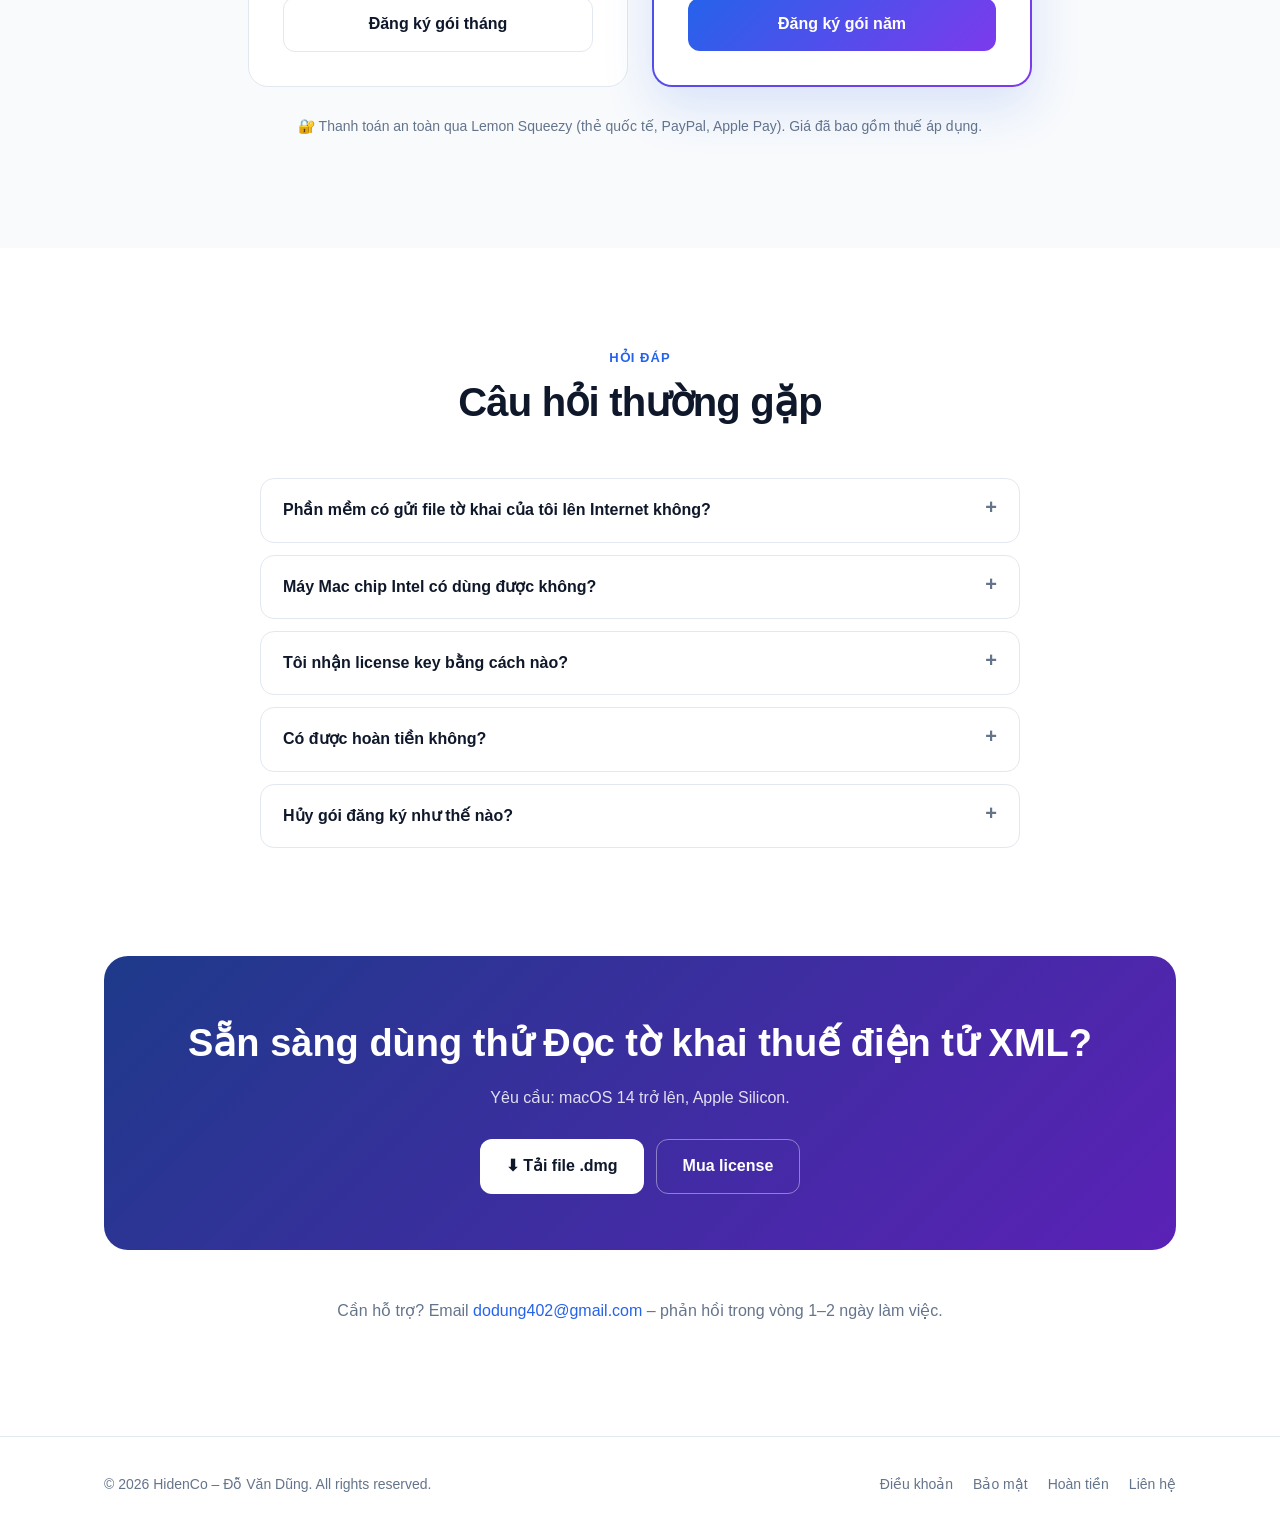
==== commit d8c013a1: "Add files via upload" ====
--- a/index.html
+++ b/index.html
@@ -3,8 +3,8 @@
 <head>
 <meta charset="utf-8">
 <meta name="viewport" content="width=device-width, initial-scale=1">
-<title>iTaxViewer for Mac – Đọc tờ khai thuế điện tử XML | HidenCo</title>
-<meta name="description" content="iTaxViewer for Mac – phần mềm macOS đọc, xem, in PDF và xuất Excel tờ khai thuế điện tử XML.">
+<title>Đọc tờ khai thuế điện tử XML – Phần mềm cho macOS | HidenCo</title>
+<meta name="description" content="Đọc tờ khai thuế điện tử XML – phần mềm macOS giúp mở, xem, in PDF và xuất Excel tờ khai thuế điện tử định dạng XML.">
 <link rel="icon" href="data:image/svg+xml,<svg xmlns='http://www.w3.org/2000/svg' viewBox='0 0 100 100'><text y='.9em' font-size='90'>📄</text></svg>">
 <link rel="stylesheet" href="style.css">
 </head>
@@ -31,7 +31,7 @@
   <p class="note">macOS 14 trở lên · Apple Silicon · Được ký &amp; notarize bởi Apple</p>
 
   <div class="mac" aria-hidden="true">
-    <div class="bar"><span class="r"></span><span class="y"></span><span class="gr"></span><b>iTaxViewer for Mac</b></div>
+    <div class="bar"><span class="r"></span><span class="y"></span><span class="gr"></span><b>Đọc tờ khai thuế điện tử XML</b></div>
     <div class="tool"><em class="on">📂 Mở tờ khai XML</em><em>▦ Xuất Excel</em><em>⎙ Xuất PDF</em><em>−</em><em>100%</em><em>+</em><span class="sp"></span><small>Sẵn sàng · Phiên bản 1.0</small></div>
     <div class="paper"><div class="sheet">
       <h4>TỜ KHAI THUẾ GIÁ TRỊ GIA TĂNG</h4>
@@ -102,7 +102,7 @@
 
 <section id="tai-ve" style="padding-top:0"><div class="wrap">
   <div class="band">
-    <h2>Sẵn sàng thử iTaxViewer?</h2>
+    <h2>Sẵn sàng dùng thử Đọc tờ khai thuế điện tử XML?</h2>
     <p>Yêu cầu: macOS 14 trở lên, Apple Silicon.</p>
     <div class="cta"><a class="btn" href="LINK_DMG">⬇ Tải file .dmg</a><a class="btn o" href="#bang-gia">Mua license</a></div>
   </div>
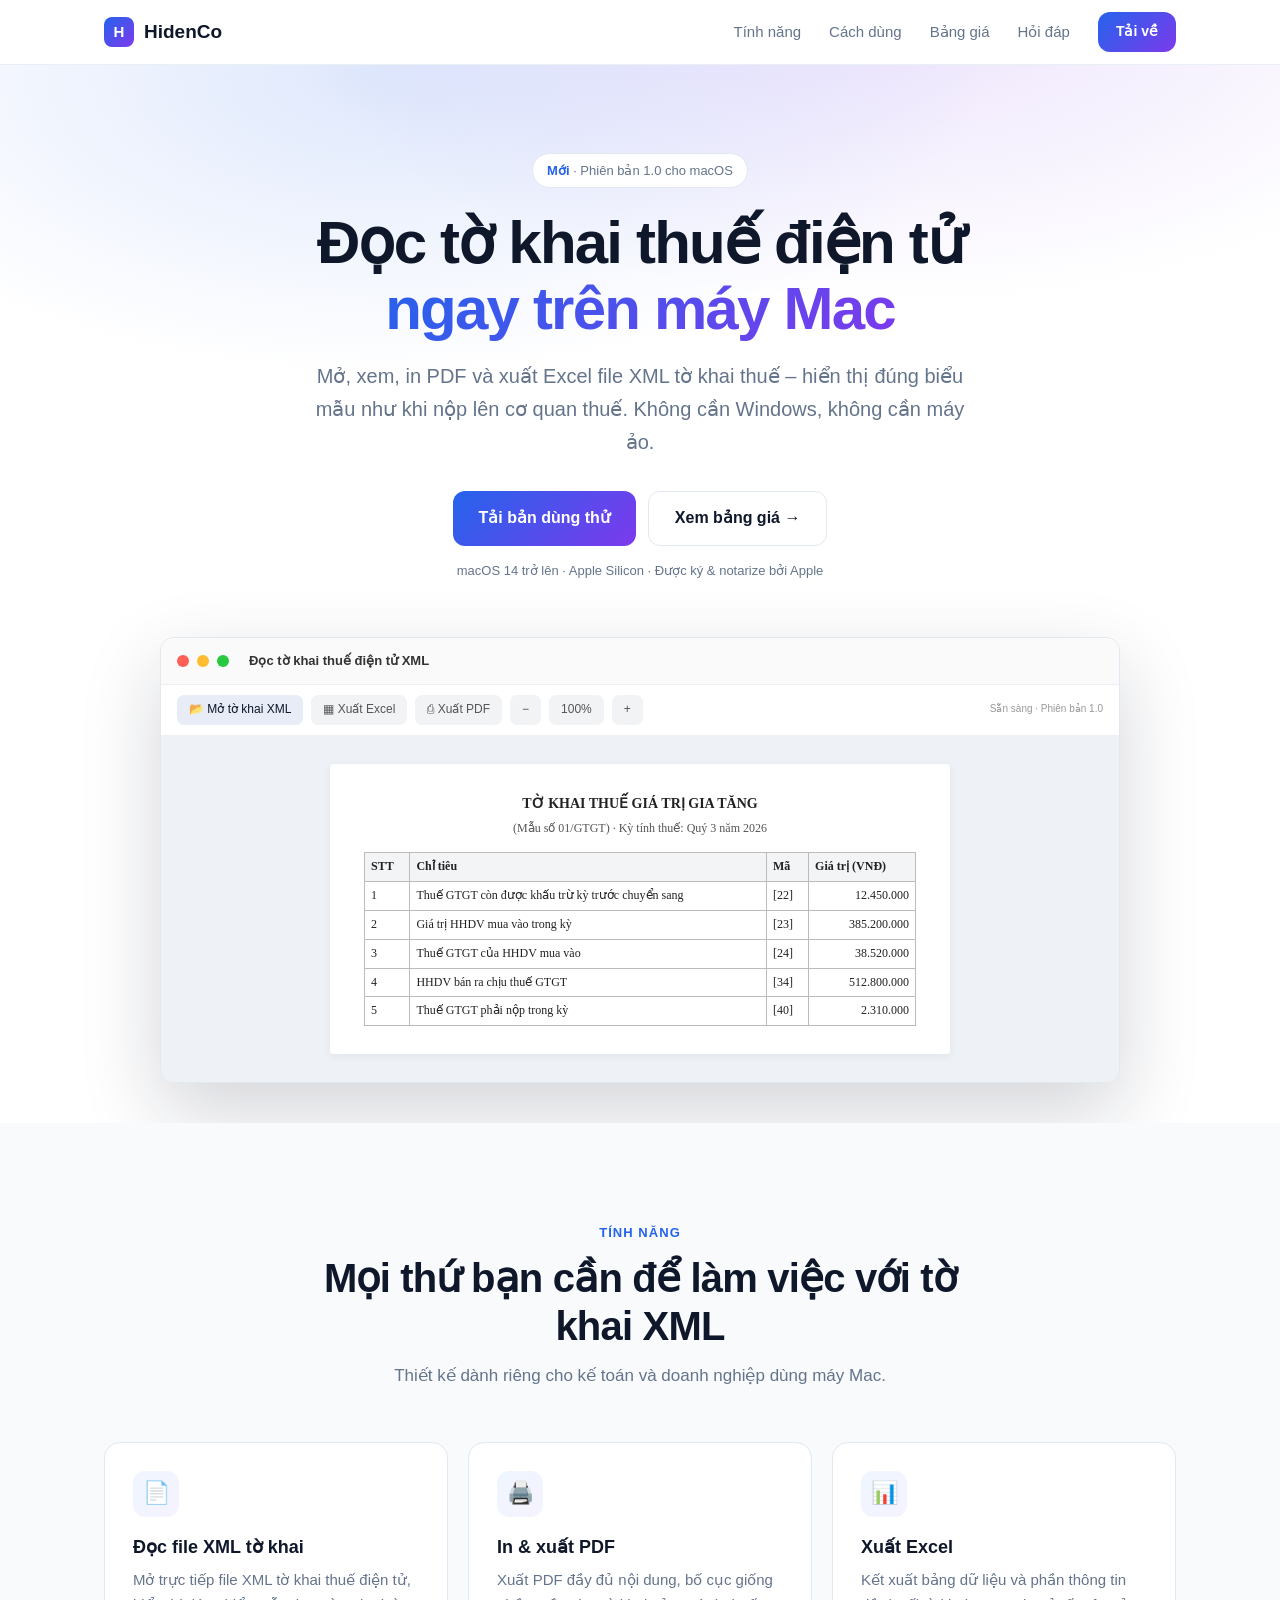
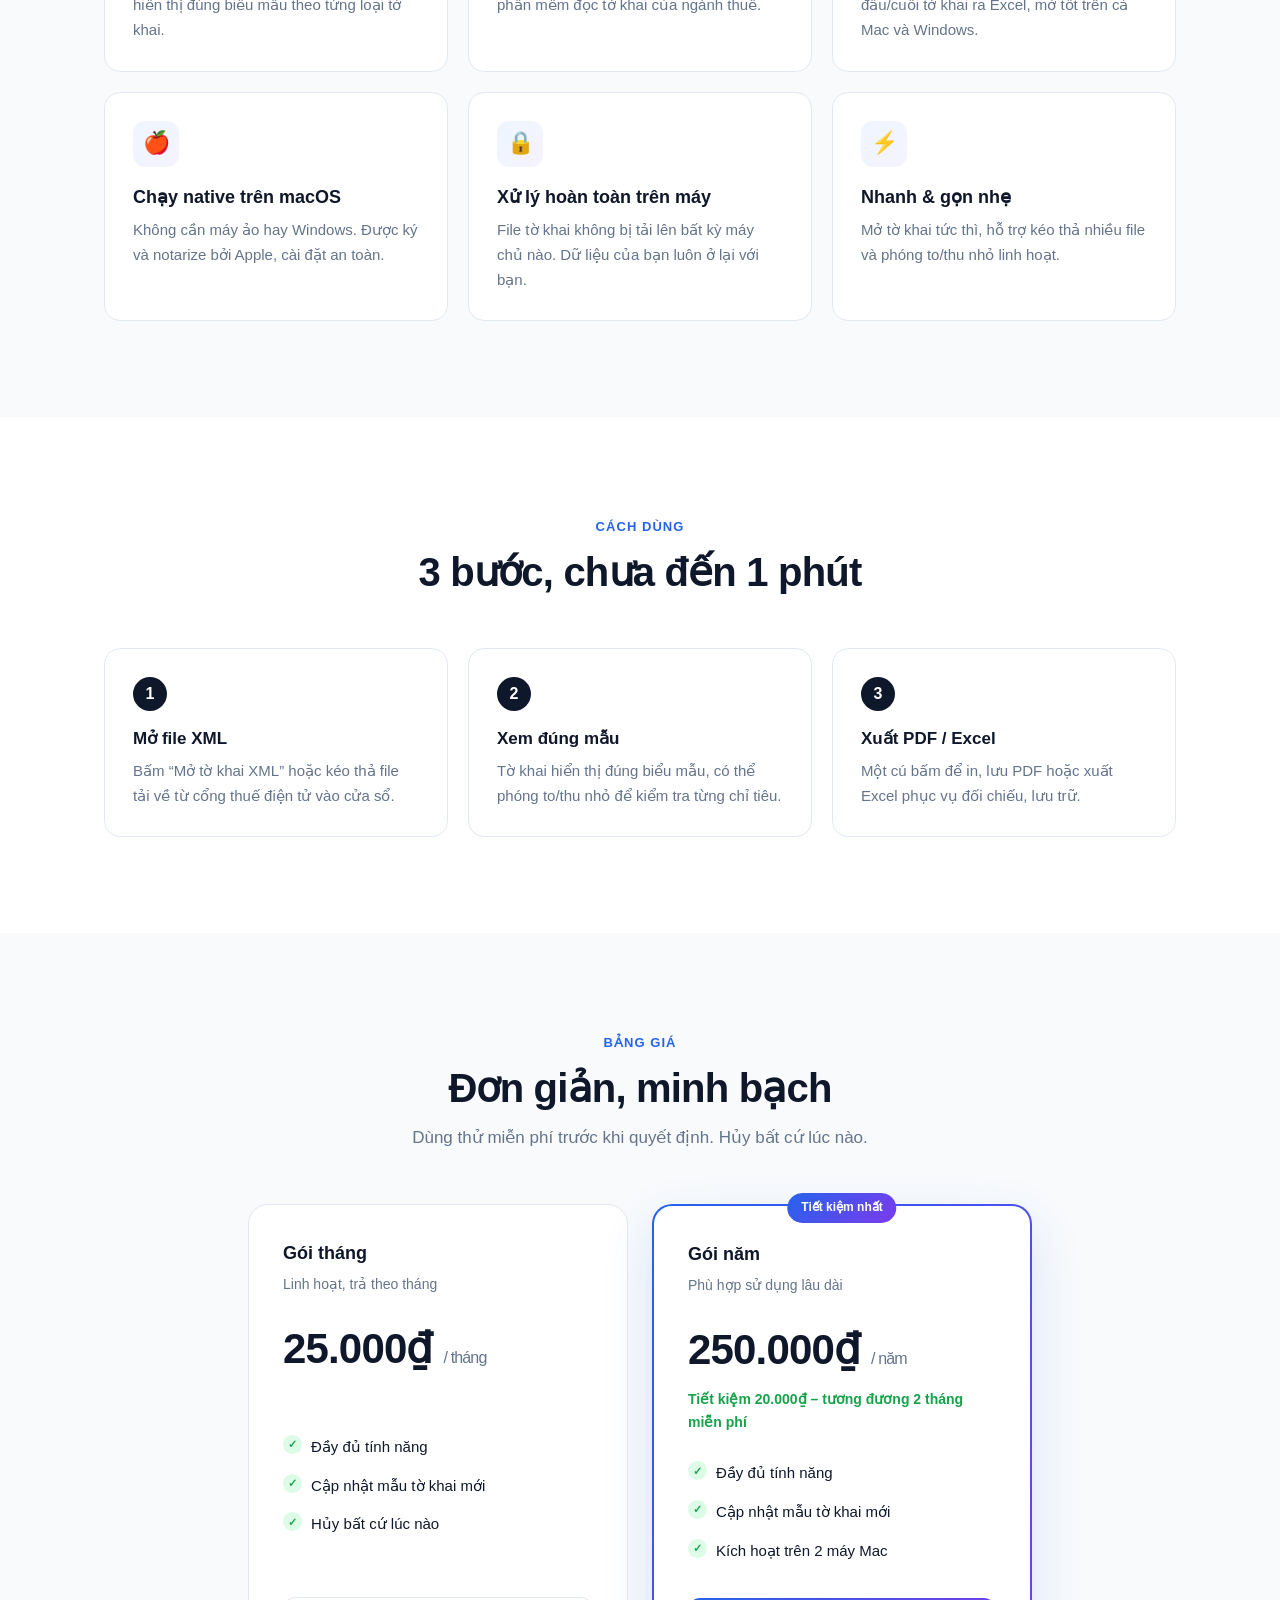
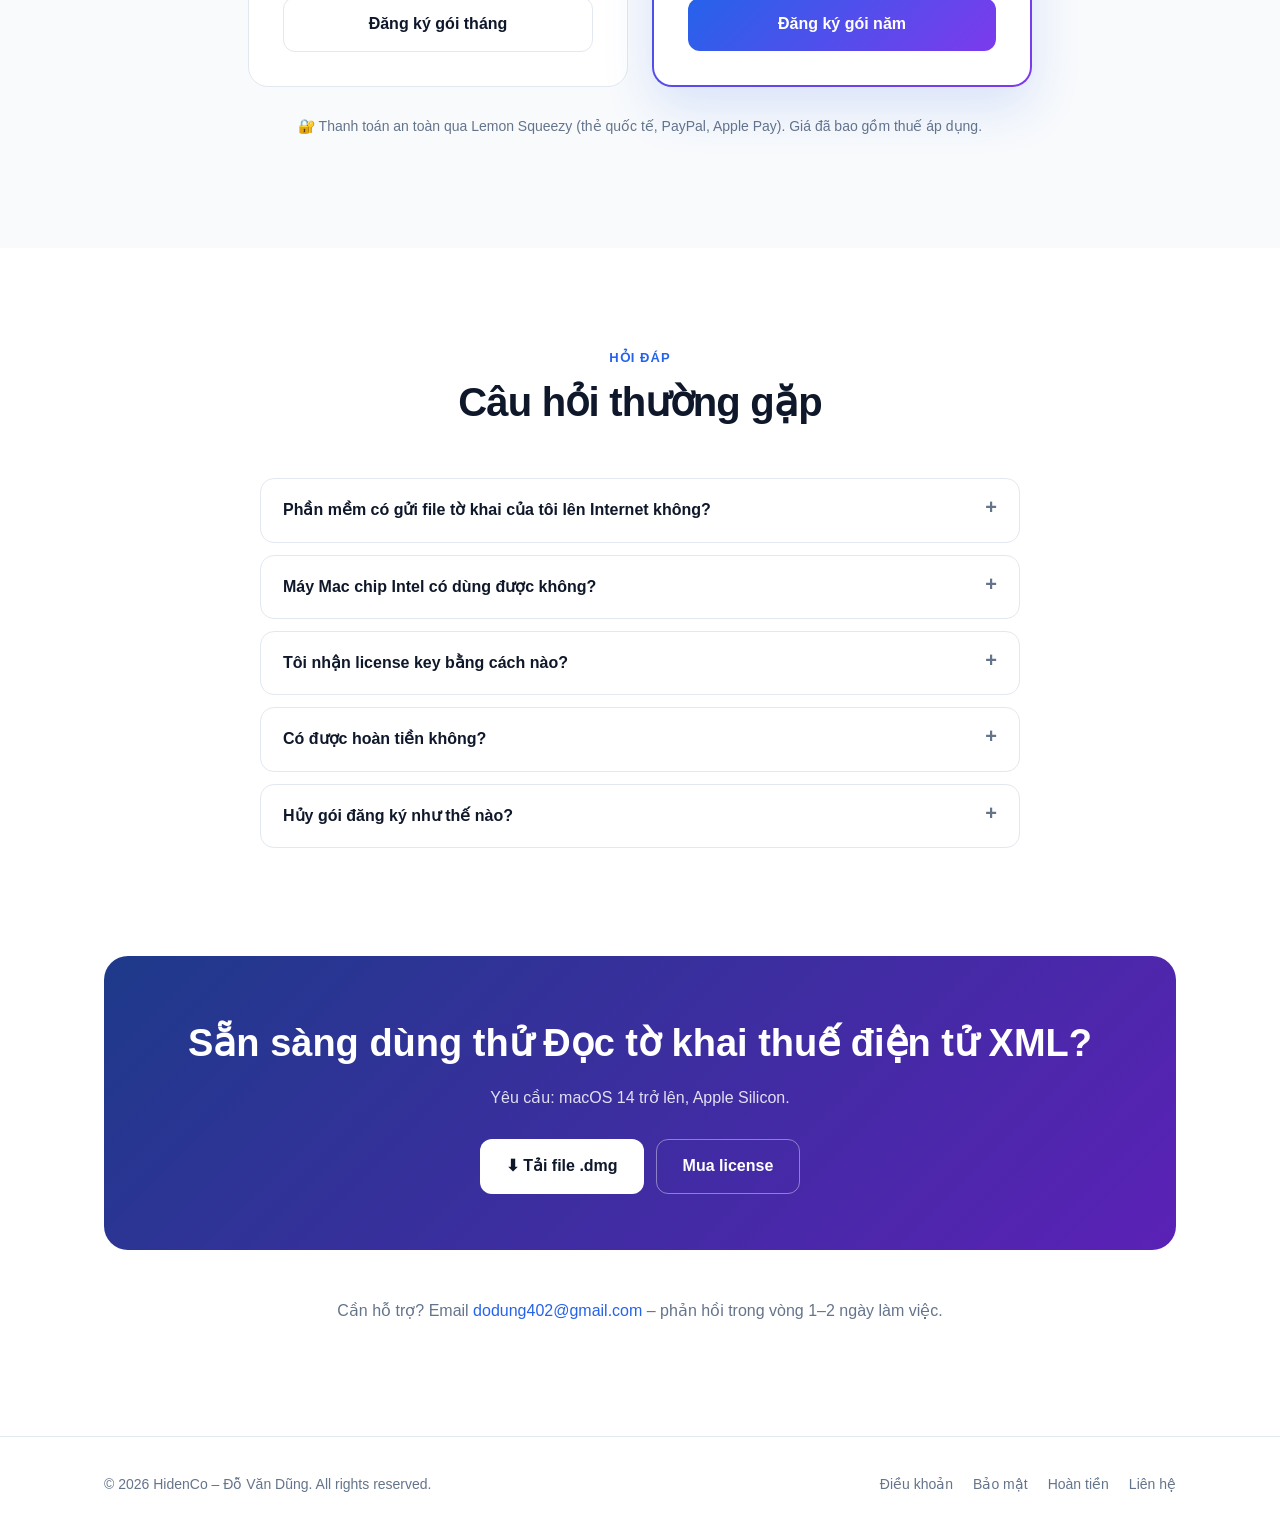
==== commit 54aaef1c: "Update pricing for monthly and yearly plans" ====
--- a/index.html
+++ b/index.html
@@ -74,14 +74,14 @@
   <div class="plans">
     <div class="plan">
       <h3>Gói tháng</h3><p class="sub">Linh hoạt, trả theo tháng</p>
-      <div class="price">10.000₫ <span>/ tháng</span></div><div class="save"></div>
+      <div class="price">25.000₫ <span>/ tháng</span></div><div class="save"></div>
       <ul><li>Đầy đủ tính năng</li><li>Cập nhật mẫu tờ khai mới</li><li>Hủy bất cứ lúc nào</li></ul>
       <a class="btn o" href="LINK_CHECKOUT_THANG">Đăng ký gói tháng</a>
     </div>
     <div class="plan hl">
       <span class="tag">Tiết kiệm nhất</span>
       <h3>Gói năm</h3><p class="sub">Phù hợp sử dụng lâu dài</p>
-      <div class="price">100.000₫ <span>/ năm</span></div><div class="save">Tiết kiệm 20.000₫ – tương đương 2 tháng miễn phí</div>
+      <div class="price">250.000₫ <span>/ năm</span></div><div class="save">Tiết kiệm 20.000₫ – tương đương 2 tháng miễn phí</div>
       <ul><li>Đầy đủ tính năng</li><li>Cập nhật mẫu tờ khai mới</li><li>Kích hoạt trên 2 máy Mac</li></ul>
       <a class="btn pri" href="LINK_CHECKOUT_NAM">Đăng ký gói năm</a>
     </div>
@@ -104,7 +104,7 @@
   <div class="band">
     <h2>Sẵn sàng dùng thử Đọc tờ khai thuế điện tử XML?</h2>
     <p>Yêu cầu: macOS 14 trở lên, Apple Silicon.</p>
-    <div class="cta"><a class="btn" href="LINK_DMG">⬇ Tải file .dmg</a><a class="btn o" href="#bang-gia">Mua license</a></div>
+    <div class="cta"><a class="btn" href="https://github.com/dvdung402/hidenco.github.io/releases/latest/download/DocToKhaiThue.dmg">⬇ Tải file .dmg</a><a class="btn o" href="#bang-gia">Mua license</a></div>
   </div>
   <p class="contact" id="lien-he">Cần hỗ trợ? Email <a href="mailto:dodung402@gmail.com">dodung402@gmail.com</a> – phản hồi trong vòng 1–2 ngày làm việc.</p>
 </div></section>
